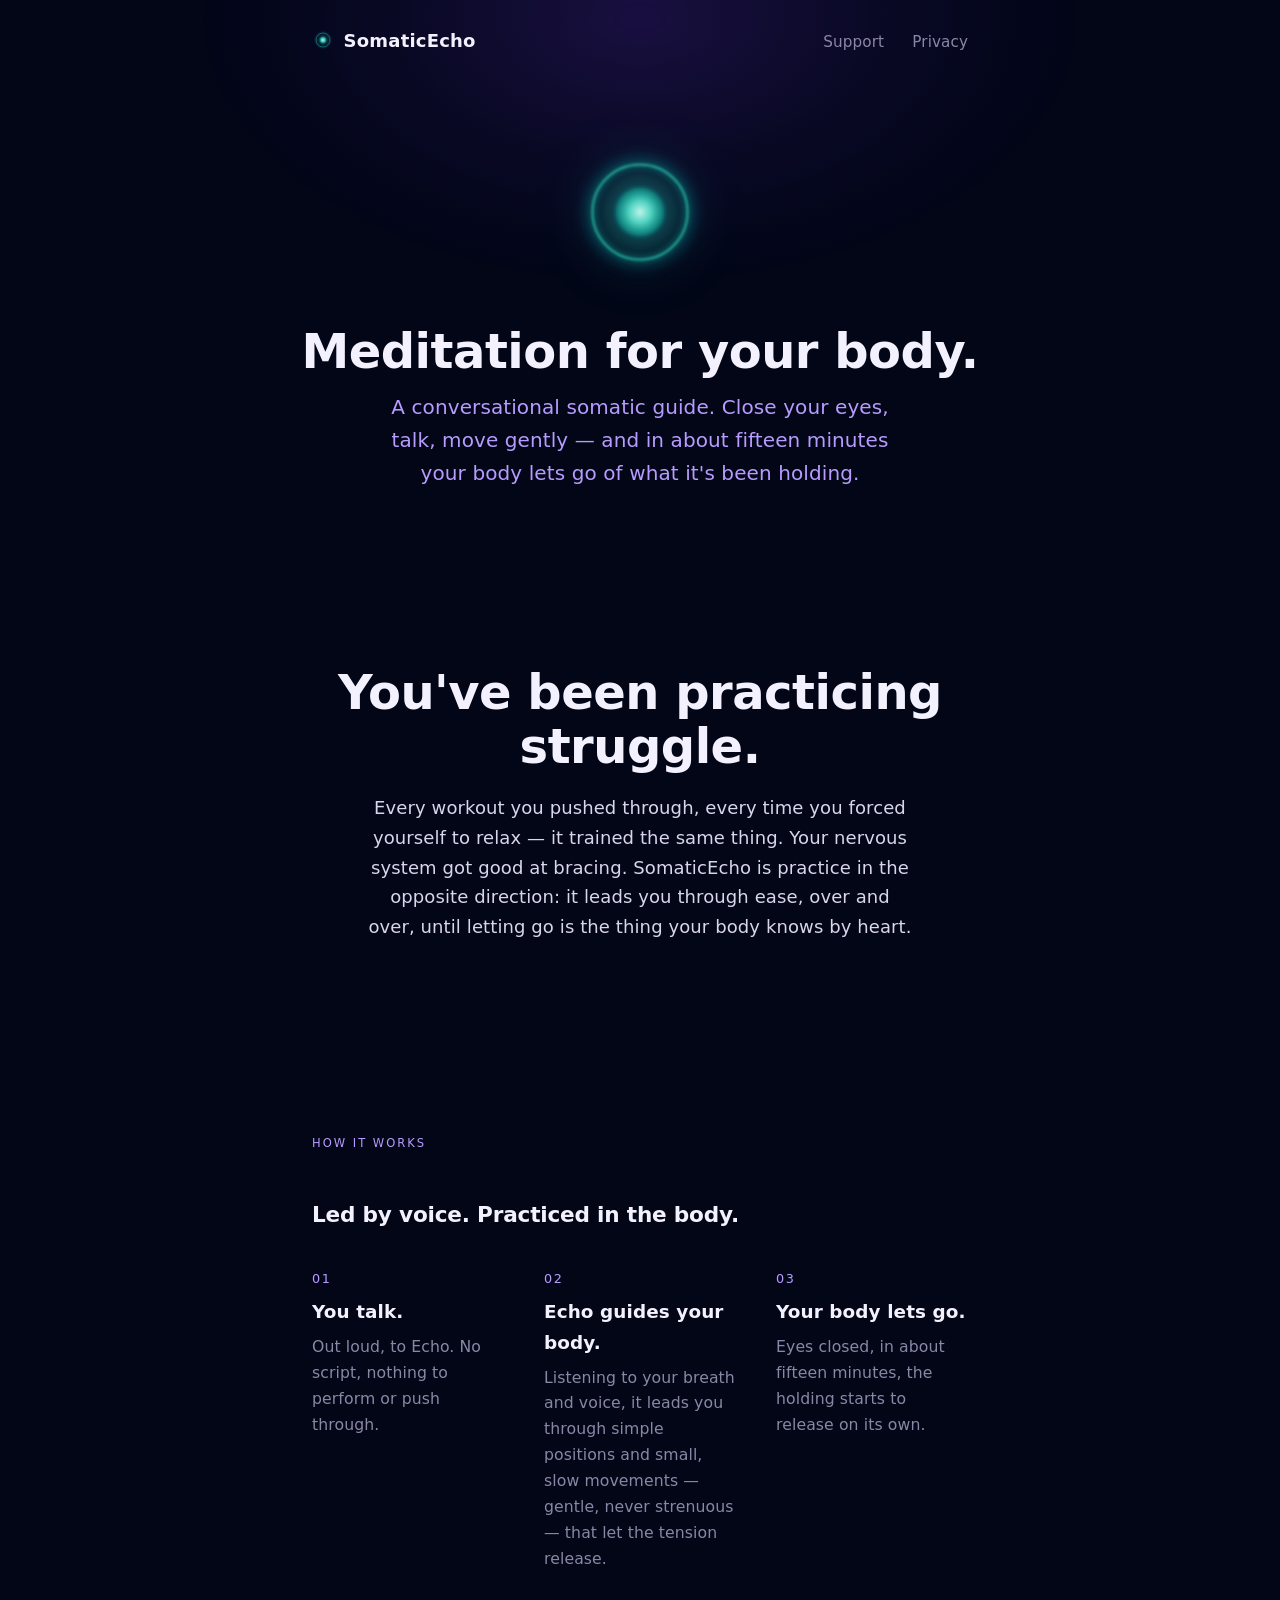
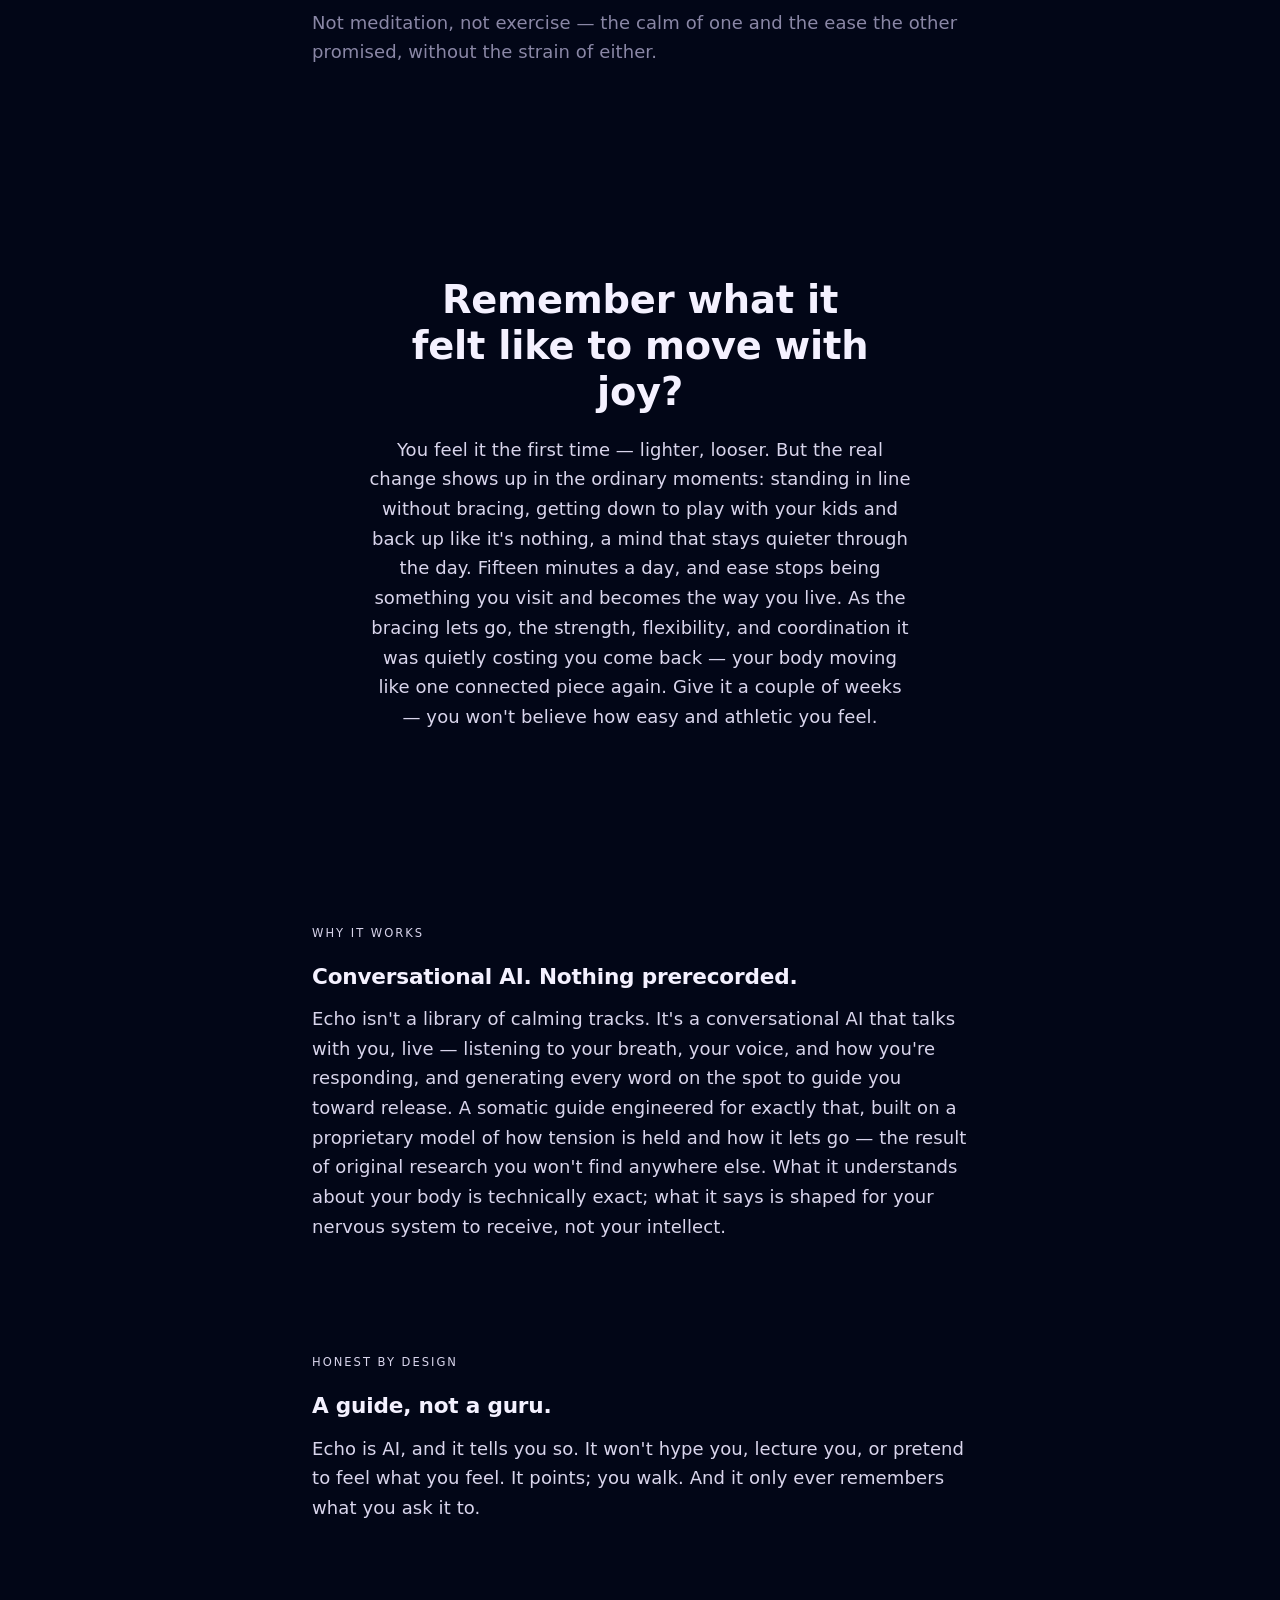
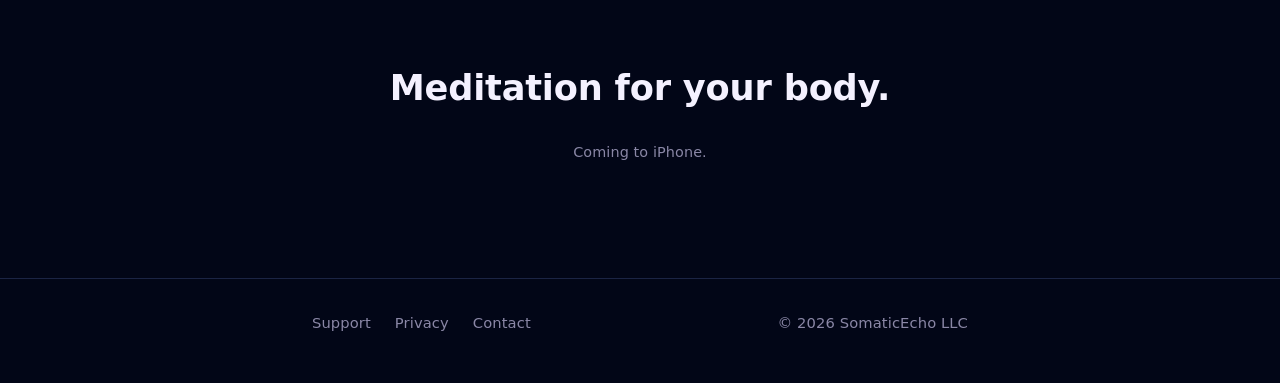
==== index.html @ 730edf2a "Initial site: somaticecho.com landing, support, and privacy Static brochure + legal site for the Som" ====
<!doctype html>
<html lang="en">
<head>
  <meta charset="UTF-8" />
  <meta name="viewport" content="width=device-width, initial-scale=1.0" />
  <title>SomaticEcho</title>
  <meta name="description" content="Meditation for your body. SomaticEcho is a conversational somatic guide — close your eyes for about fifteen minutes and let your nervous system release the tension it's been holding. Ease for body and mind. Coming to iPhone." />
  <link rel="icon" type="image/svg+xml" href="/assets/orb-icon.svg" />
  <link rel="stylesheet" href="/assets/styles.css" />
  <meta property="og:title" content="SomaticEcho — meditation for your body" />
  <meta property="og:description" content="A conversational somatic guide. Close your eyes for fifteen minutes and let your body and mind let go of the tension they've been holding." />
  <meta property="og:type" content="website" />
  <meta property="og:url" content="https://somaticecho.com/" />
  <meta name="theme-color" content="#020617" />
</head>
<body>
  <header>
    <nav class="nav">
      <a class="brand" href="/">
        <img src="/assets/orb-icon.svg" alt="" />
        SomaticEcho
      </a>
      <div class="nav-links">
        <a href="/support/">Support</a>
        <a href="/privacy/">Privacy</a>
      </div>
    </nav>
  </header>

  <main>
    <!-- 1 · HERO — the promise -->
    <section class="hero">
      <img class="mark" src="/assets/orb-icon.svg" alt="The Echo orb" />
      <h1>Meditation for your body.</h1>
      <p class="lede">A conversational somatic guide. Close your eyes, talk, move gently — and in about fifteen minutes your body lets go of what it's been holding.</p>
    </section>

    <!-- 2 · THE REFRAME — the idea that earns attention -->
    <section class="section">
      <div class="wrap insight">
        <h2>You've been practicing struggle.</h2>
        <p>Every workout you pushed through, every time you forced yourself to relax — it trained the same thing. Your nervous system got good at bracing. SomaticEcho is practice in the opposite direction: it leads you through ease, over and over, until letting go is the thing your body knows by heart.</p>
      </div>
    </section>

    <!-- 3 · HOW IT WORKS -->
    <section class="section">
      <div class="wrap">
        <p class="eyebrow">How it works</p>
        <h2>Led by voice. Practiced in the body.</h2>
        <div class="steps">
          <div class="step">
            <p class="num">01</p>
            <h3>You talk.</h3>
            <p>Out loud, to Echo. No script, nothing to perform or push through.</p>
          </div>
          <div class="step">
            <p class="num">02</p>
            <h3>Echo guides your body.</h3>
            <p>Listening to your breath and voice, it leads you through simple positions and small, slow movements — gentle, never strenuous — that let the tension release.</p>
          </div>
          <div class="step">
            <p class="num">03</p>
            <h3>Your body lets go.</h3>
            <p>Eyes closed, in about fifteen minutes, the holding starts to release on its own.</p>
          </div>
        </div>
        <p class="muted" style="margin-top:2.25rem;">Not meditation, not exercise — the calm of one and the ease the other promised, without the strain of either.</p>
      </div>
    </section>

    <!-- 4 · THE DREAM — emotional peak -->
    <section class="section">
      <div class="wrap dream">
        <h2>Remember what it felt like to move with joy?</h2>
        <p>You feel it the first time — lighter, looser. But the real change shows up in the ordinary moments: standing in line without bracing, getting down to play with your kids and back up like it's nothing, a mind that stays quieter through the day. Fifteen minutes a day, and ease stops being something you visit and becomes the way you live. As the bracing lets go, the strength, flexibility, and coordination it was quietly costing you come back — your body moving like one connected piece again. Give it a couple of weeks — you won't believe how easy and athletic you feel.</p>
      </div>
    </section>

    <!-- 5 · WHY IT WORKS — the rational backing -->
    <section class="section">
      <div class="wrap prose">
        <p class="eyebrow">Why it works</p>
        <h2>Conversational AI. Nothing prerecorded.</h2>
        <p>Echo isn't a library of calming tracks. It's a conversational AI that talks with you, live — listening to your breath, your voice, and how you're responding, and generating every word on the spot to guide you toward release. A somatic guide engineered for exactly that, built on a proprietary model of how tension is held and how it lets go — the result of original research you won't find anywhere else. What it understands about your body is technically exact; what it says is shaped for your nervous system to receive, not your intellect.</p>
      </div>
    </section>

    <!-- 6 · HONEST BY DESIGN — disarm the skeptic -->
    <section class="section">
      <div class="wrap prose">
        <p class="eyebrow">Honest by design</p>
        <h2>A guide, not a guru.</h2>
        <p>Echo is AI, and it tells you so. It won't hype you, lecture you, or pretend to feel what you feel. It points; you walk. And it only ever remembers what you ask it to.</p>
      </div>
    </section>

    <!-- 7 · CLOSE -->
    <section class="cta">
      <div class="wrap">
        <h2>Meditation for your body.</h2>
        <p class="sub">Coming to iPhone.</p>
      </div>
    </section>
  </main>

  <footer>
    <div class="foot">
      <div class="links">
        <a href="/support/">Support</a>
        <a href="/privacy/">Privacy</a>
        <a href="mailto:support@somaticecho.com">Contact</a>
      </div>
      <div class="copy">© 2026 SomaticEcho LLC</div>
    </div>
  </footer>
</body>
</html>
---- assets/styles.css ----
/* SomaticEcho — site styles
   Palette pulled from the app: bg #020617, orb purple #863bff/#7e14ff,
   highlight #ede6ff, accent cyan #47bfff. Restraint over polish. */

:root {
  --bg: #020617;
  --surface: #0a1024;
  --border: #1b2444;
  --text: #d9d5ec;
  --heading: #f4f1ff;
  --muted: #8a87a6;
  --purple: #863bff;
  --purple-soft: #b79bff;
  --cyan: #47bfff;
  --maxw: 44rem;
}

* { box-sizing: border-box; }

html { -webkit-text-size-adjust: 100%; }

body {
  margin: 0;
  background-color: var(--bg);
  color: var(--text);
  font-family: ui-sans-serif, system-ui, -apple-system, "Segoe UI", sans-serif;
  font-size: 18px;
  line-height: 1.65;
  letter-spacing: 0.1px;
  -webkit-font-smoothing: antialiased;
}

/* a quiet glow, top-center — structure sensed, not shown */
body::before {
  content: "";
  position: fixed;
  top: -28vh;
  left: 50%;
  transform: translateX(-50%);
  width: 70vw;
  max-width: 900px;
  height: 60vh;
  background: radial-gradient(ellipse at center,
    rgba(134, 59, 255, 0.18) 0%,
    rgba(134, 59, 255, 0.06) 38%,
    transparent 70%);
  pointer-events: none;
  z-index: 0;
}

main, header, footer { position: relative; z-index: 1; }

.wrap {
  max-width: var(--maxw);
  margin: 0 auto;
  padding: 0 1.5rem;
}

/* ---- header / nav ---- */
header {
  padding: 1.6rem 0;
}
.nav {
  max-width: var(--maxw);
  margin: 0 auto;
  padding: 0 1.5rem;
  display: flex;
  align-items: center;
  justify-content: space-between;
}
.brand {
  display: inline-flex;
  align-items: center;
  gap: 0.6rem;
  text-decoration: none;
  color: var(--heading);
  font-weight: 600;
  letter-spacing: 0.2px;
}
.brand img { width: 22px; height: 22px; display: block; }
.nav-links a {
  color: var(--muted);
  text-decoration: none;
  margin-left: 1.4rem;
  font-size: 0.95rem;
}
.nav-links a:hover { color: var(--text); }

/* ---- hero ---- */
.hero {
  text-align: center;
  padding: 3.5rem 0 2.5rem;
}
.hero .mark {
  width: 150px;
  height: 150px;
  margin: 0 auto 1.75rem;
  filter: drop-shadow(0 0 26px rgba(45, 212, 191, 0.35));
}
.hero h1 {
  color: var(--heading);
  font-size: clamp(2rem, 6vw, 3rem);
  line-height: 1.15;
  font-weight: 600;
  letter-spacing: -0.5px;
  margin: 0 0 0.75rem;
}
.hero .lede {
  font-size: clamp(1.05rem, 2.4vw, 1.25rem);
  color: var(--purple-soft);
  margin: 0 auto;
  max-width: 32rem;
}

/* ---- content ---- */
main { padding-bottom: 4rem; }

h2 {
  color: var(--heading);
  font-size: 1.35rem;
  font-weight: 600;
  letter-spacing: -0.2px;
  margin: 2.75rem 0 0.6rem;
}
h3 {
  color: var(--heading);
  font-size: 1.05rem;
  font-weight: 600;
  margin: 1.8rem 0 0.4rem;
}
p { margin: 0 0 1.1rem; }

a { color: var(--cyan); text-decoration: none; }
a:hover { text-decoration: underline; }

.muted { color: var(--muted); }
.small { font-size: 0.92rem; }

hr {
  border: none;
  border-top: 1px solid var(--border);
  margin: 2.5rem 0;
}

/* a restrained set of statements, not feature cards */
.statements { margin: 2.5rem 0; }
.statement {
  border-top: 1px solid var(--border);
  padding: 1.5rem 0;
}
.statement:last-child { border-bottom: 1px solid var(--border); }
.statement h2 { margin-top: 0; }
.statement p:last-child { margin-bottom: 0; }

ul { padding-left: 1.2rem; }
li { margin: 0.35rem 0; }

.note {
  color: var(--muted);
  font-size: 0.92rem;
  text-align: center;
  margin-top: 2.5rem;
}

/* ---- footer ---- */
footer {
  border-top: 1px solid var(--border);
  padding: 2rem 0 3rem;
}
.foot {
  max-width: var(--maxw);
  margin: 0 auto;
  padding: 0 1.5rem;
  display: flex;
  flex-wrap: wrap;
  align-items: center;
  justify-content: space-between;
  gap: 1rem;
  color: var(--muted);
  font-size: 0.92rem;
}
.foot a { color: var(--muted); margin-left: 1.2rem; }
.foot a:first-child { margin-left: 0; }
.foot a:hover { color: var(--text); }
.foot .copy { order: 2; }
.foot .links { order: 1; }

@media (max-width: 480px) {
  body { font-size: 17px; }
  .nav-links a { margin-left: 1rem; }
}

/* ── landing sections — a narrative, not a uniform stack ── */
.section { padding: 3.5rem 0; }

.eyebrow {
  text-transform: uppercase;
  letter-spacing: 2px;
  font-size: 0.72rem;
  color: var(--purple-soft);
  margin: 0 0 1rem;
}

/* the reframe — a single big, confident moment */
.insight { text-align: center; padding: 5rem 0; }
.insight h2 {
  font-size: clamp(1.9rem, 5.5vw, 3rem);
  line-height: 1.12;
  letter-spacing: -0.5px;
  margin: 0 0 1.25rem;
  color: var(--heading);
}
.insight p { max-width: 34rem; margin: 0 auto; color: var(--text); }

/* how it works — three steps */
.steps { display: grid; gap: 2rem; margin-top: 2.25rem; }
@media (min-width: 720px) { .steps { grid-template-columns: repeat(3, 1fr); gap: 2.5rem; } }
.step .num { font-size: 0.8rem; color: var(--purple-soft); letter-spacing: 1.5px; margin: 0 0 0.5rem; }
.step h3 { margin: 0 0 0.4rem; font-size: 1.15rem; color: var(--heading); }
.step p { margin: 0; color: var(--muted); font-size: 0.98rem; }

/* the dream — evocative climax */
.dream { text-align: center; padding: 5rem 0; }
.dream h2 {
  font-size: clamp(1.6rem, 4.5vw, 2.4rem);
  line-height: 1.2;
  margin: 0 auto 1.25rem;
  max-width: 30rem;
  color: var(--heading);
}
.dream p { max-width: 34rem; margin: 0 auto; color: var(--text); }

/* proof / trust prose */
.prose h2 { margin-top: 0; color: var(--heading); }
.prose p { color: var(--text); }
.prose p:last-child { margin-bottom: 0; }

/* CTA */
.hero .cta-btn { margin-top: 1.75rem; }
.cta { text-align: center; padding: 5rem 0 2rem; }
.cta h2 { font-size: clamp(1.6rem, 4vw, 2.2rem); margin: 0 0 1.5rem; color: var(--heading); }
.cta-btn {
  display: inline-block;
  border: 1px solid rgba(45, 212, 191, 0.5);
  color: var(--heading);
  padding: 0.7rem 1.6rem;
  border-radius: 999px;
  font-size: 0.95rem;
  text-decoration: none;
  transition: background 0.2s, border-color 0.2s;
}
.cta-btn:hover { background: rgba(45, 212, 191, 0.08); border-color: rgba(45, 212, 191, 0.85); text-decoration: none; }
.cta .sub { color: var(--muted); font-size: 0.9rem; margin-top: 1.1rem; }
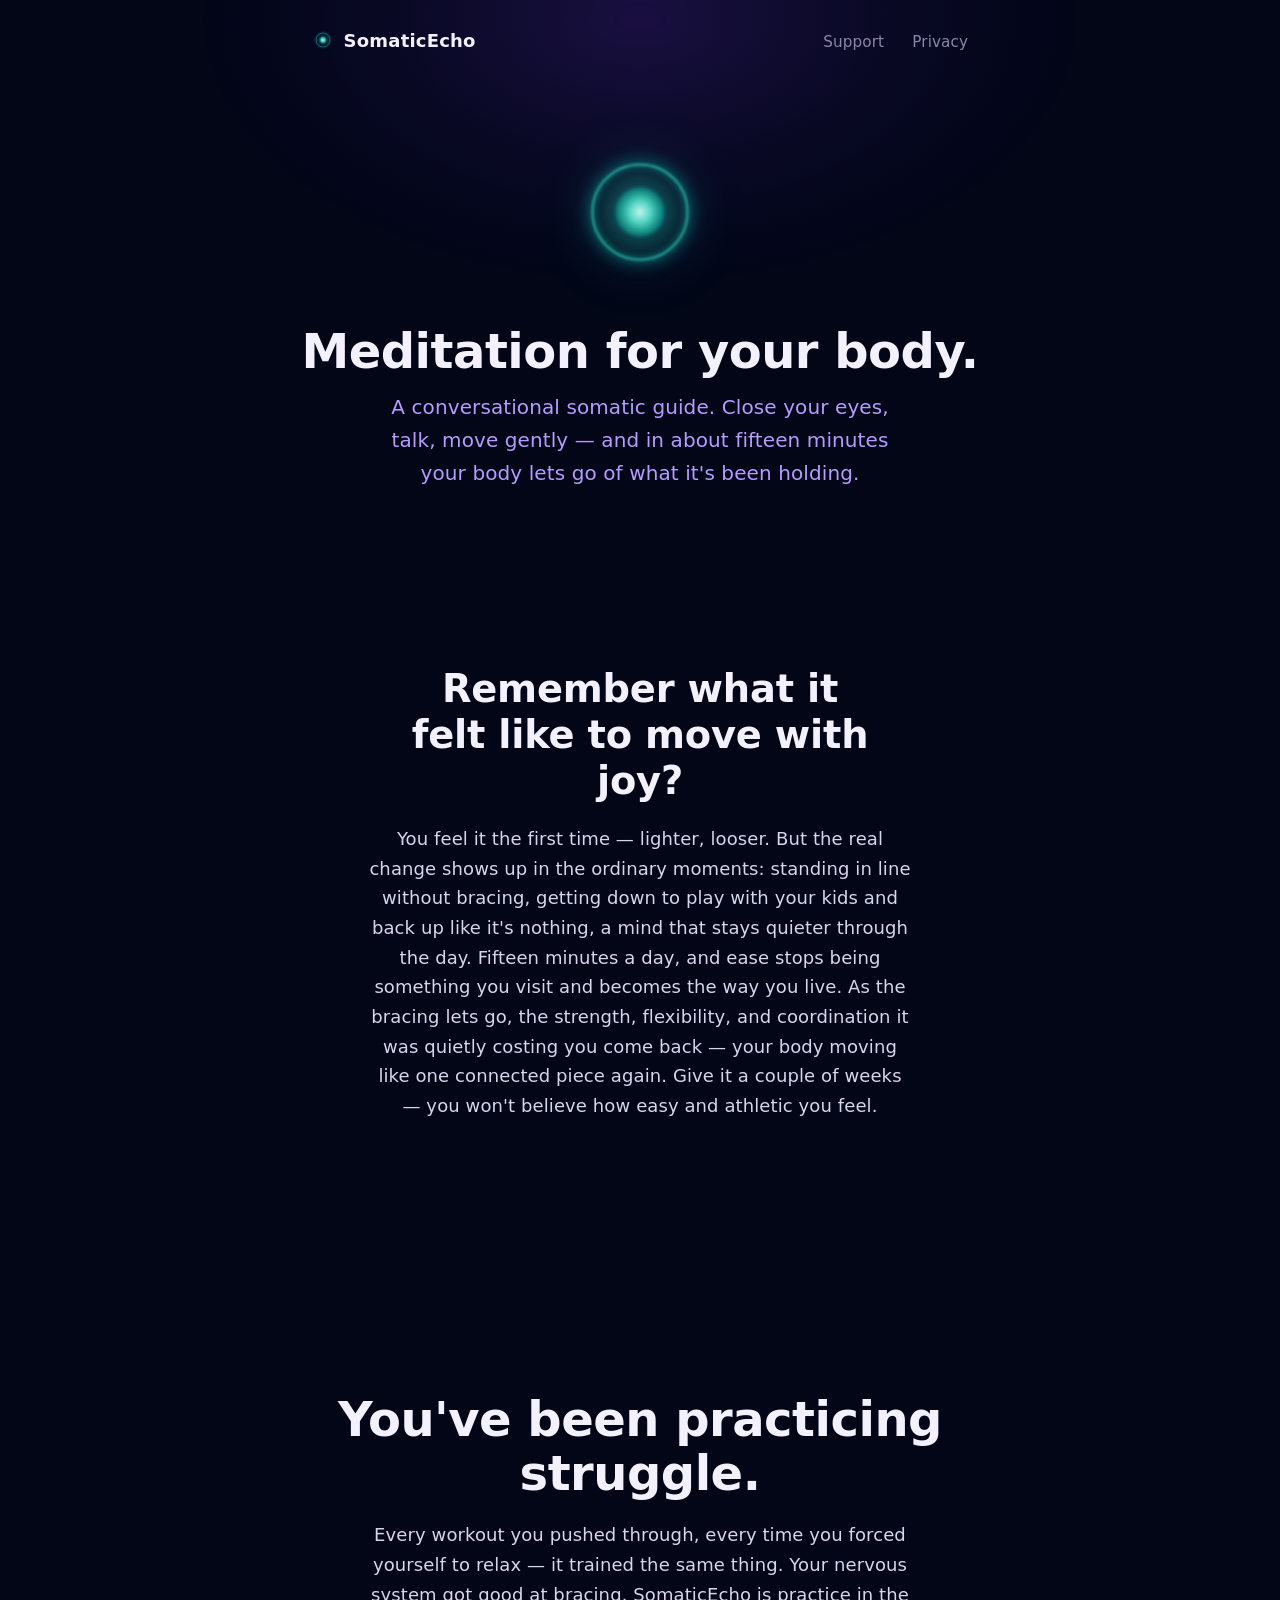
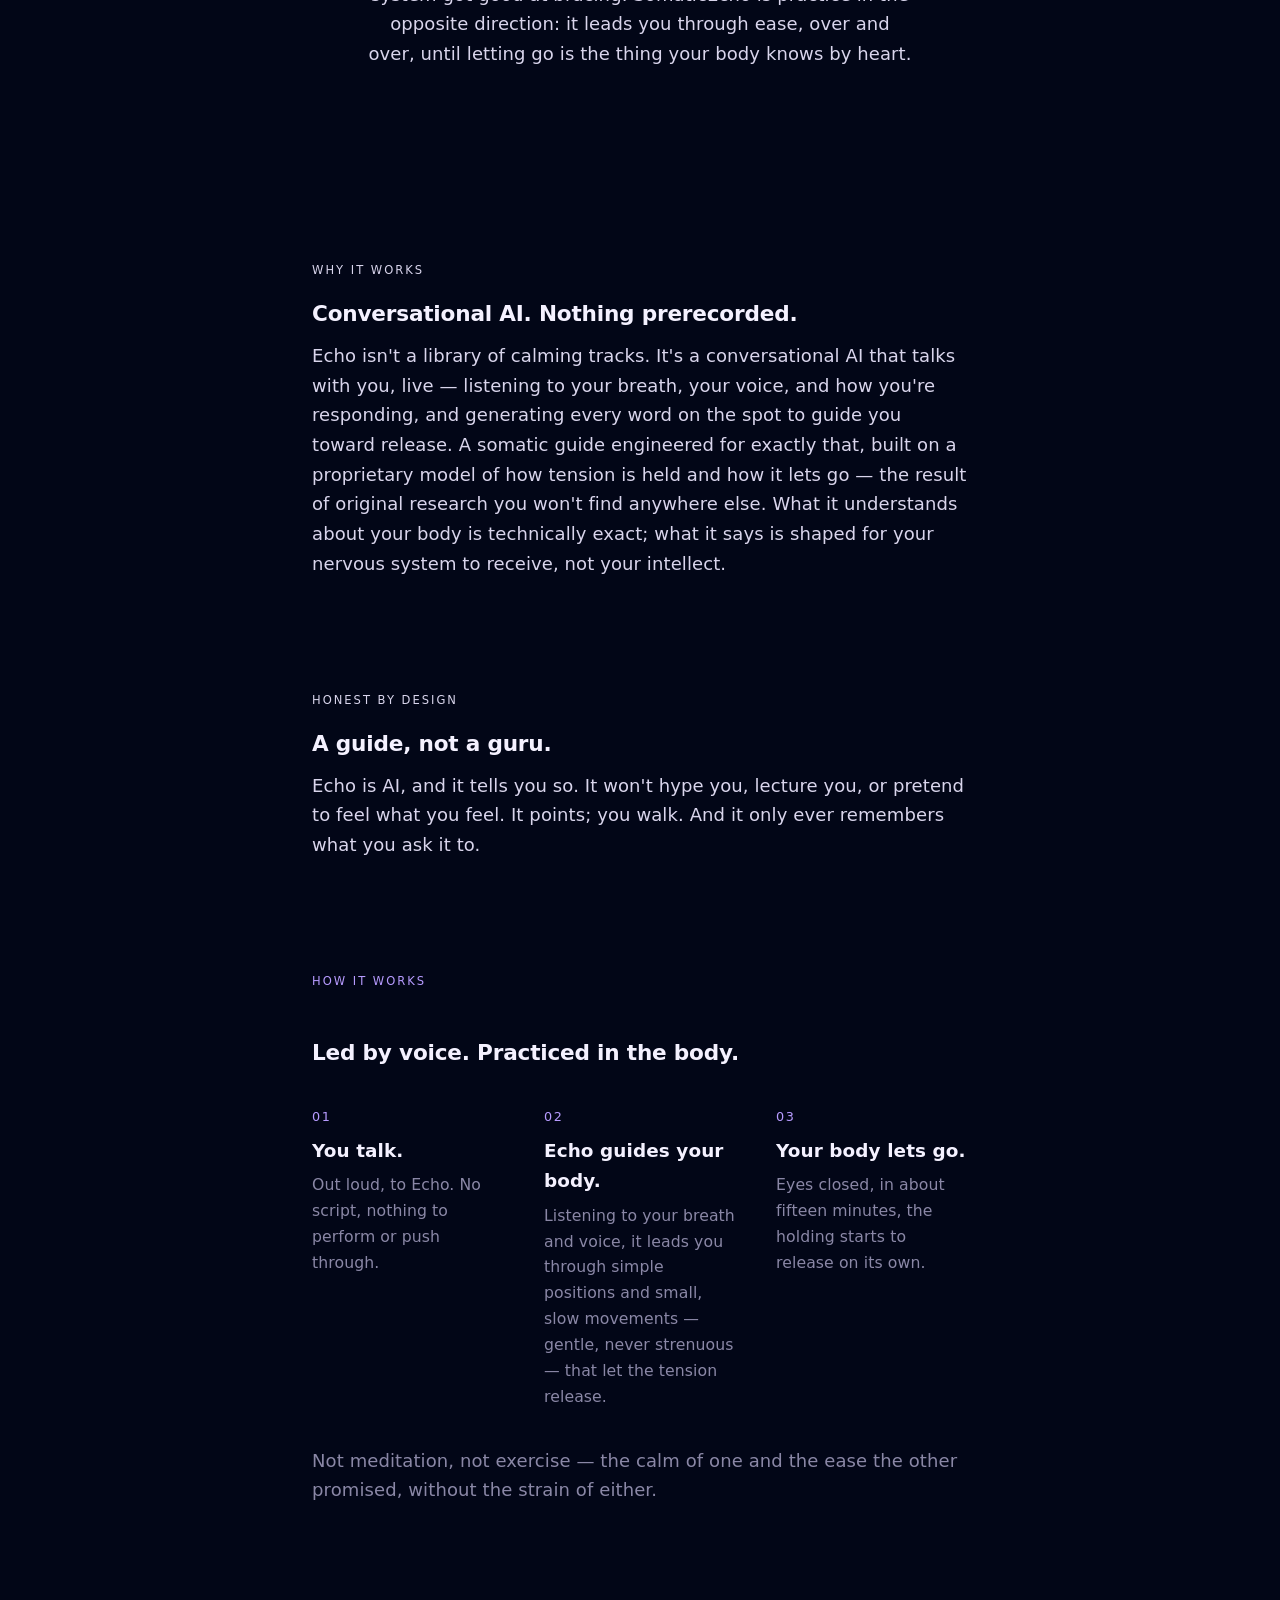
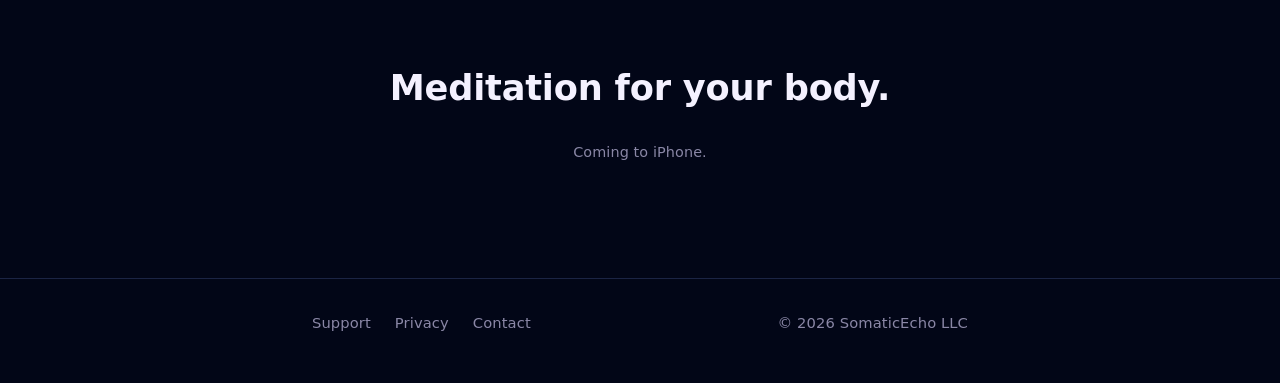
==== commit 2286d69a: "Reorder landing: lead with the dream, How-it-works to the end Per founder: 'Remember what it felt li" ====
--- a/index.html
+++ b/index.html
@@ -35,7 +35,15 @@
       <p class="lede">A conversational somatic guide. Close your eyes, talk, move gently — and in about fifteen minutes your body lets go of what it's been holding.</p>
     </section>
 
-    <!-- 2 · THE REFRAME — the idea that earns attention -->
+    <!-- 2 · THE DREAM — emotional opening hook -->
+    <section class="section">
+      <div class="wrap dream">
+        <h2>Remember what it felt like to move with joy?</h2>
+        <p>You feel it the first time — lighter, looser. But the real change shows up in the ordinary moments: standing in line without bracing, getting down to play with your kids and back up like it's nothing, a mind that stays quieter through the day. Fifteen minutes a day, and ease stops being something you visit and becomes the way you live. As the bracing lets go, the strength, flexibility, and coordination it was quietly costing you come back — your body moving like one connected piece again. Give it a couple of weeks — you won't believe how easy and athletic you feel.</p>
+      </div>
+    </section>
+
+    <!-- 3 · THE REFRAME — the idea that earns attention -->
     <section class="section">
       <div class="wrap insight">
         <h2>You've been practicing struggle.</h2>
@@ -43,7 +51,25 @@
       </div>
     </section>
 
-    <!-- 3 · HOW IT WORKS -->
+    <!-- 4 · WHY IT WORKS — the rational backing -->
+    <section class="section">
+      <div class="wrap prose">
+        <p class="eyebrow">Why it works</p>
+        <h2>Conversational AI. Nothing prerecorded.</h2>
+        <p>Echo isn't a library of calming tracks. It's a conversational AI that talks with you, live — listening to your breath, your voice, and how you're responding, and generating every word on the spot to guide you toward release. A somatic guide engineered for exactly that, built on a proprietary model of how tension is held and how it lets go — the result of original research you won't find anywhere else. What it understands about your body is technically exact; what it says is shaped for your nervous system to receive, not your intellect.</p>
+      </div>
+    </section>
+
+    <!-- 5 · HONEST BY DESIGN — disarm the skeptic -->
+    <section class="section">
+      <div class="wrap prose">
+        <p class="eyebrow">Honest by design</p>
+        <h2>A guide, not a guru.</h2>
+        <p>Echo is AI, and it tells you so. It won't hype you, lecture you, or pretend to feel what you feel. It points; you walk. And it only ever remembers what you ask it to.</p>
+      </div>
+    </section>
+
+    <!-- 6 · HOW IT WORKS -->
     <section class="section">
       <div class="wrap">
         <p class="eyebrow">How it works</p>
@@ -69,32 +95,6 @@
       </div>
     </section>
 
-    <!-- 4 · THE DREAM — emotional peak -->
-    <section class="section">
-      <div class="wrap dream">
-        <h2>Remember what it felt like to move with joy?</h2>
-        <p>You feel it the first time — lighter, looser. But the real change shows up in the ordinary moments: standing in line without bracing, getting down to play with your kids and back up like it's nothing, a mind that stays quieter through the day. Fifteen minutes a day, and ease stops being something you visit and becomes the way you live. As the bracing lets go, the strength, flexibility, and coordination it was quietly costing you come back — your body moving like one connected piece again. Give it a couple of weeks — you won't believe how easy and athletic you feel.</p>
-      </div>
-    </section>
-
-    <!-- 5 · WHY IT WORKS — the rational backing -->
-    <section class="section">
-      <div class="wrap prose">
-        <p class="eyebrow">Why it works</p>
-        <h2>Conversational AI. Nothing prerecorded.</h2>
-        <p>Echo isn't a library of calming tracks. It's a conversational AI that talks with you, live — listening to your breath, your voice, and how you're responding, and generating every word on the spot to guide you toward release. A somatic guide engineered for exactly that, built on a proprietary model of how tension is held and how it lets go — the result of original research you won't find anywhere else. What it understands about your body is technically exact; what it says is shaped for your nervous system to receive, not your intellect.</p>
-      </div>
-    </section>
-
-    <!-- 6 · HONEST BY DESIGN — disarm the skeptic -->
-    <section class="section">
-      <div class="wrap prose">
-        <p class="eyebrow">Honest by design</p>
-        <h2>A guide, not a guru.</h2>
-        <p>Echo is AI, and it tells you so. It won't hype you, lecture you, or pretend to feel what you feel. It points; you walk. And it only ever remembers what you ask it to.</p>
-      </div>
-    </section>
-
     <!-- 7 · CLOSE -->
     <section class="cta">
       <div class="wrap">
